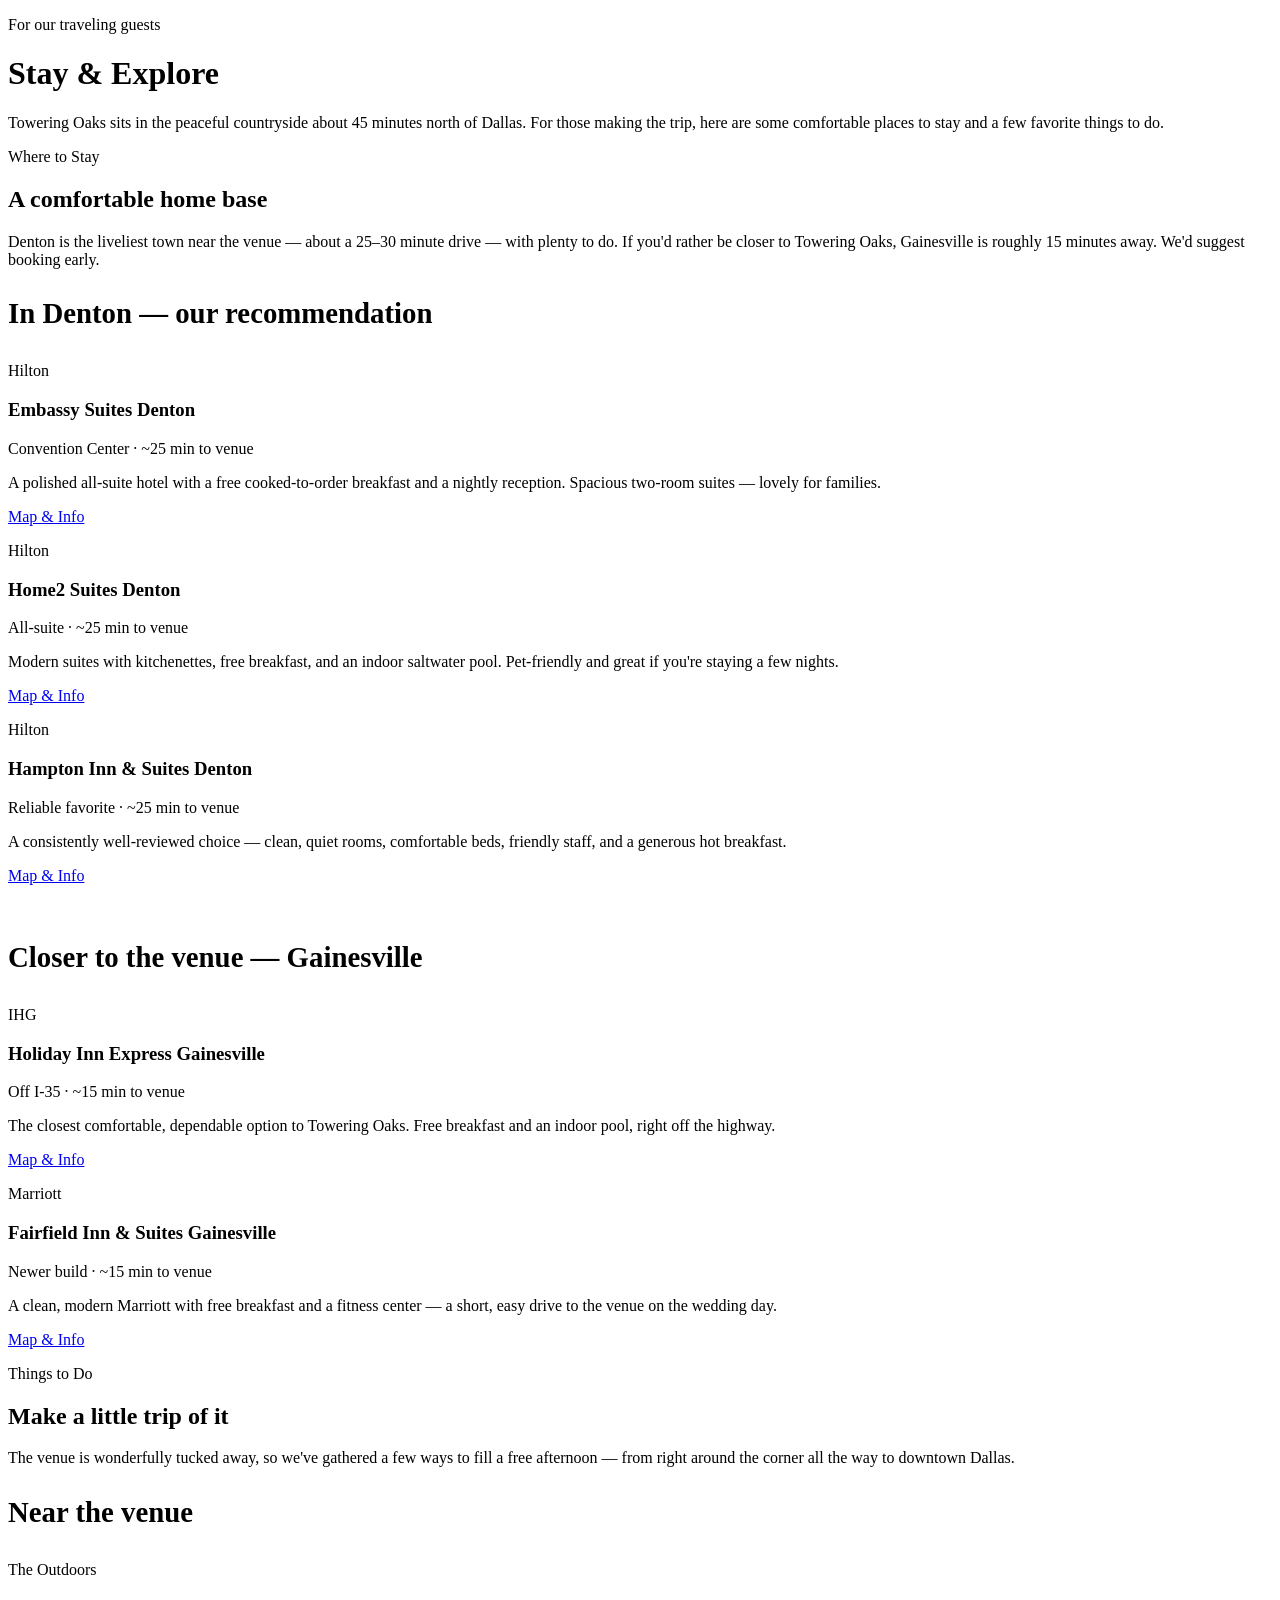
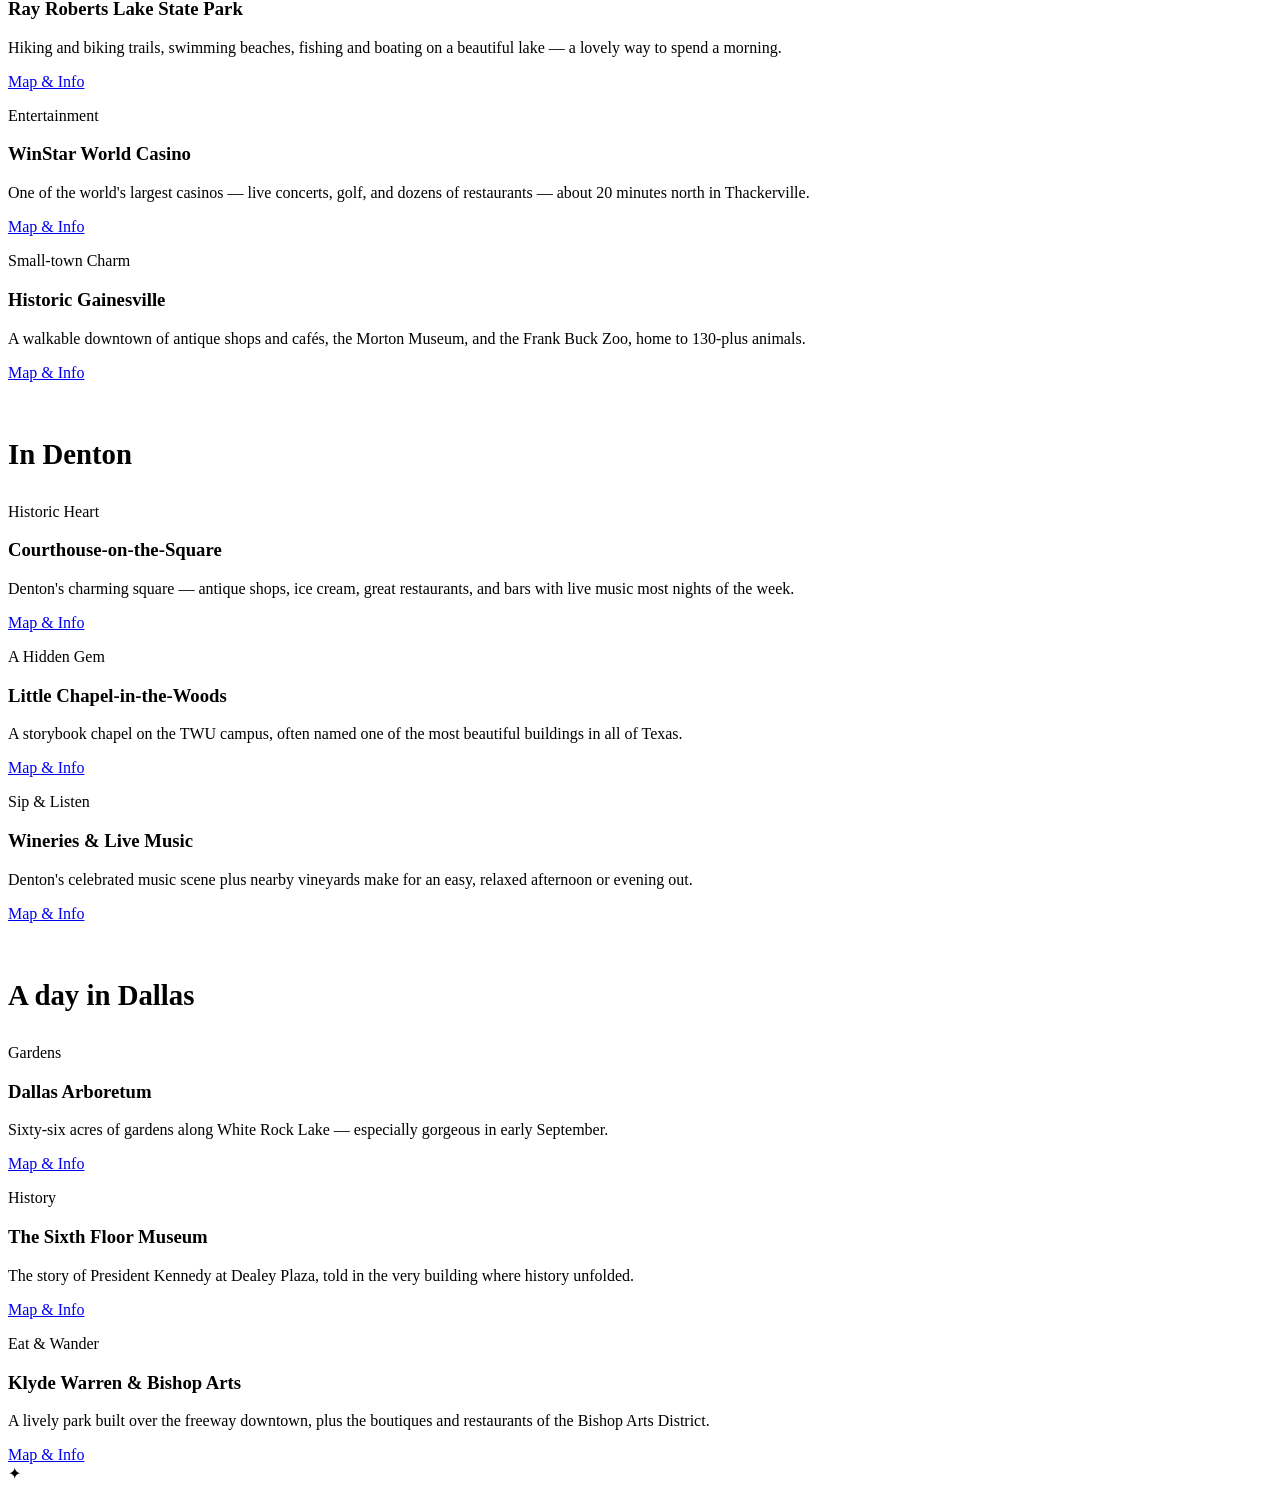
==== lodging.html @ a5b68d10 "Updates to website" ====
<!DOCTYPE html>
<html lang="en">
<head>
  <meta charset="UTF-8">
  <meta name="viewport" content="width=device-width, initial-scale=1.0">
  <title>Stay &amp; Explore · Rose &amp; Schafer</title>

  <meta name="description" content="Where to stay and what to do near Towering Oaks for Rose & Schafer's wedding.">
  <meta property="og:title" content="Stay & Explore · Rose & Schafer">
  <meta property="og:description" content="Hotels and things to do near the venue for traveling guests.">
  <meta property="og:type" content="website">
  <meta property="og:image" content="images/proposal4.JPG">

  <link rel="icon" href="data:image/svg+xml,<svg xmlns='http://www.w3.org/2000/svg' viewBox='0 0 100 100'><rect width='100' height='100' rx='18' fill='%238fa882'/><text x='50' y='62' font-family='Georgia%2C serif' font-size='34' font-style='italic' font-weight='400' text-anchor='middle' dominant-baseline='middle' fill='%23fdfdf8' letter-spacing='-1'>S%26R</text></svg>">
  <link rel="apple-touch-icon" href="data:image/svg+xml,<svg xmlns='http://www.w3.org/2000/svg' viewBox='0 0 100 100'><rect width='100' height='100' rx='18' fill='%238fa882'/><text x='50' y='62' font-family='Georgia%2C serif' font-size='34' font-style='italic' font-weight='400' text-anchor='middle' dominant-baseline='middle' fill='%23fdfdf8' letter-spacing='-1'>S%26R</text></svg>">

  <link rel="preconnect" href="https://fonts.googleapis.com">
  <link rel="preconnect" href="https://fonts.gstatic.com" crossorigin>
  <link href="https://fonts.googleapis.com/css2?family=Cormorant+Garamond:ital,wght@0,300;0,400;0,600;1,300;1,400;1,600&family=Josefin+Sans:wght@100;300;400&display=swap" rel="stylesheet">

  <link rel="stylesheet" href="assets/theme.css">
  <script src="assets/site.js" defer></script>
</head>
<body>

  <!-- ── PAGE HEADER ──────────────────────────────────────────── -->
  <header class="page-header">
    <p class="page-eyebrow">For our traveling guests</p>
    <h1 class="page-title">Stay &amp; Explore</h1>
    <div class="page-divider"></div>
    <p class="page-lead">
      Towering Oaks sits in the peaceful countryside about 45 minutes
      north of Dallas. For those making the trip, here are some
      comfortable places to stay and a few favorite things to do.
    </p>
  </header>

  <!-- ── WHERE TO STAY ────────────────────────────────────────── -->
  <section class="section section--pale">
    <div class="section-inner">
      <p class="sec-eyebrow reveal">Where to Stay</p>
      <h2 class="sec-title reveal">A comfortable home base</h2>
      <p class="sec-intro reveal d1">
        Denton is the liveliest town near the venue &mdash; about a
        25&ndash;30 minute drive &mdash; with plenty to do. If you'd
        rather be closer to Towering Oaks, Gainesville is roughly
        15 minutes away. We'd suggest booking early.
      </p>

      <h3 class="sec-title reveal" style="font-size: clamp(1.3rem, 3vw, 1.8rem); margin-bottom: 2rem;">
        In Denton &mdash; our recommendation
      </h3>
      <div class="card-grid">
        <article class="card">
          <p class="card-eyebrow">Hilton</p>
          <h3 class="card-title">Embassy Suites Denton</h3>
          <p class="card-meta">Convention Center &middot; ~25 min to venue</p>
          <p class="card-text">
            A polished all-suite hotel with a free cooked-to-order
            breakfast and a nightly reception. Spacious two-room
            suites &mdash; lovely for families.
          </p>
          <a class="card-link" href="https://www.google.com/maps/search/?api=1&query=Embassy+Suites+by+Hilton+Denton+Convention+Center" target="_blank" rel="noopener">Map &amp; Info</a>
        </article>
        <article class="card">
          <p class="card-eyebrow">Hilton</p>
          <h3 class="card-title">Home2 Suites Denton</h3>
          <p class="card-meta">All-suite &middot; ~25 min to venue</p>
          <p class="card-text">
            Modern suites with kitchenettes, free breakfast, and an
            indoor saltwater pool. Pet-friendly and great if you're
            staying a few nights.
          </p>
          <a class="card-link" href="https://www.google.com/maps/search/?api=1&query=Home2+Suites+by+Hilton+Denton" target="_blank" rel="noopener">Map &amp; Info</a>
        </article>
        <article class="card">
          <p class="card-eyebrow">Hilton</p>
          <h3 class="card-title">Hampton Inn &amp; Suites Denton</h3>
          <p class="card-meta">Reliable favorite &middot; ~25 min to venue</p>
          <p class="card-text">
            A consistently well-reviewed choice &mdash; clean, quiet
            rooms, comfortable beds, friendly staff, and a generous
            hot breakfast.
          </p>
          <a class="card-link" href="https://www.google.com/maps/search/?api=1&query=Hampton+Inn+and+Suites+Denton" target="_blank" rel="noopener">Map &amp; Info</a>
        </article>
      </div>

      <h3 class="sec-title reveal" style="font-size: clamp(1.3rem, 3vw, 1.8rem); margin: 3.5rem 0 2rem;">
        Closer to the venue &mdash; Gainesville
      </h3>
      <div class="card-grid">
        <article class="card">
          <p class="card-eyebrow">IHG</p>
          <h3 class="card-title">Holiday Inn Express Gainesville</h3>
          <p class="card-meta">Off I-35 &middot; ~15 min to venue</p>
          <p class="card-text">
            The closest comfortable, dependable option to Towering
            Oaks. Free breakfast and an indoor pool, right off the
            highway.
          </p>
          <a class="card-link" href="https://www.google.com/maps/search/?api=1&query=Holiday+Inn+Express+and+Suites+Gainesville+TX" target="_blank" rel="noopener">Map &amp; Info</a>
        </article>
        <article class="card">
          <p class="card-eyebrow">Marriott</p>
          <h3 class="card-title">Fairfield Inn &amp; Suites Gainesville</h3>
          <p class="card-meta">Newer build &middot; ~15 min to venue</p>
          <p class="card-text">
            A clean, modern Marriott with free breakfast and a
            fitness center &mdash; a short, easy drive to the venue
            on the wedding day.
          </p>
          <a class="card-link" href="https://www.google.com/maps/search/?api=1&query=Fairfield+Inn+and+Suites+Gainesville+TX" target="_blank" rel="noopener">Map &amp; Info</a>
        </article>
      </div>
    </div>
  </section>

  <!-- ── THINGS TO DO ─────────────────────────────────────────── -->
  <section class="section section--white">
    <div class="section-inner">
      <p class="sec-eyebrow reveal">Things to Do</p>
      <h2 class="sec-title reveal">Make a little trip of it</h2>
      <p class="sec-intro reveal d1">
        The venue is wonderfully tucked away, so we've gathered a few
        ways to fill a free afternoon &mdash; from right around the
        corner all the way to downtown Dallas.
      </p>

      <h3 class="sec-title reveal" style="font-size: clamp(1.3rem, 3vw, 1.8rem); margin-bottom: 2rem;">
        Near the venue
      </h3>
      <div class="card-grid">
        <article class="card">
          <p class="card-eyebrow">The Outdoors</p>
          <h3 class="card-title">Ray Roberts Lake State Park</h3>
          <p class="card-text">
            Hiking and biking trails, swimming beaches, fishing and
            boating on a beautiful lake &mdash; a lovely way to spend
            a morning.
          </p>
          <a class="card-link" href="https://www.google.com/maps/search/?api=1&query=Ray+Roberts+Lake+State+Park" target="_blank" rel="noopener">Map &amp; Info</a>
        </article>
        <article class="card">
          <p class="card-eyebrow">Entertainment</p>
          <h3 class="card-title">WinStar World Casino</h3>
          <p class="card-text">
            One of the world's largest casinos &mdash; live concerts,
            golf, and dozens of restaurants &mdash; about 20 minutes
            north in Thackerville.
          </p>
          <a class="card-link" href="https://www.google.com/maps/search/?api=1&query=WinStar+World+Casino+and+Resort" target="_blank" rel="noopener">Map &amp; Info</a>
        </article>
        <article class="card">
          <p class="card-eyebrow">Small-town Charm</p>
          <h3 class="card-title">Historic Gainesville</h3>
          <p class="card-text">
            A walkable downtown of antique shops and cafés, the Morton
            Museum, and the Frank Buck Zoo, home to 130-plus animals.
          </p>
          <a class="card-link" href="https://www.google.com/maps/search/?api=1&query=Downtown+Gainesville+Texas" target="_blank" rel="noopener">Map &amp; Info</a>
        </article>
      </div>

      <h3 class="sec-title reveal" style="font-size: clamp(1.3rem, 3vw, 1.8rem); margin: 3.5rem 0 2rem;">
        In Denton
      </h3>
      <div class="card-grid">
        <article class="card">
          <p class="card-eyebrow">Historic Heart</p>
          <h3 class="card-title">Courthouse-on-the-Square</h3>
          <p class="card-text">
            Denton's charming square &mdash; antique shops, ice cream,
            great restaurants, and bars with live music most nights of
            the week.
          </p>
          <a class="card-link" href="https://www.google.com/maps/search/?api=1&query=Denton+County+Courthouse+on+the+Square" target="_blank" rel="noopener">Map &amp; Info</a>
        </article>
        <article class="card">
          <p class="card-eyebrow">A Hidden Gem</p>
          <h3 class="card-title">Little Chapel-in-the-Woods</h3>
          <p class="card-text">
            A storybook chapel on the TWU campus, often named one of
            the most beautiful buildings in all of Texas.
          </p>
          <a class="card-link" href="https://www.google.com/maps/search/?api=1&query=Little+Chapel+in+the+Woods+Denton" target="_blank" rel="noopener">Map &amp; Info</a>
        </article>
        <article class="card">
          <p class="card-eyebrow">Sip &amp; Listen</p>
          <h3 class="card-title">Wineries &amp; Live Music</h3>
          <p class="card-text">
            Denton's celebrated music scene plus nearby vineyards make
            for an easy, relaxed afternoon or evening out.
          </p>
          <a class="card-link" href="https://www.google.com/maps/search/?api=1&query=wineries+near+Denton+Texas" target="_blank" rel="noopener">Map &amp; Info</a>
        </article>
      </div>

      <h3 class="sec-title reveal" style="font-size: clamp(1.3rem, 3vw, 1.8rem); margin: 3.5rem 0 2rem;">
        A day in Dallas
      </h3>
      <div class="card-grid">
        <article class="card">
          <p class="card-eyebrow">Gardens</p>
          <h3 class="card-title">Dallas Arboretum</h3>
          <p class="card-text">
            Sixty-six acres of gardens along White Rock Lake &mdash;
            especially gorgeous in early September.
          </p>
          <a class="card-link" href="https://www.google.com/maps/search/?api=1&query=Dallas+Arboretum+and+Botanical+Garden" target="_blank" rel="noopener">Map &amp; Info</a>
        </article>
        <article class="card">
          <p class="card-eyebrow">History</p>
          <h3 class="card-title">The Sixth Floor Museum</h3>
          <p class="card-text">
            The story of President Kennedy at Dealey Plaza, told in the
            very building where history unfolded.
          </p>
          <a class="card-link" href="https://www.google.com/maps/search/?api=1&query=The+Sixth+Floor+Museum+at+Dealey+Plaza" target="_blank" rel="noopener">Map &amp; Info</a>
        </article>
        <article class="card">
          <p class="card-eyebrow">Eat &amp; Wander</p>
          <h3 class="card-title">Klyde Warren &amp; Bishop Arts</h3>
          <p class="card-text">
            A lively park built over the freeway downtown, plus the
            boutiques and restaurants of the Bishop Arts District.
          </p>
          <a class="card-link" href="https://www.google.com/maps/search/?api=1&query=Bishop+Arts+District+Dallas" target="_blank" rel="noopener">Map &amp; Info</a>
        </article>
      </div>

      <div class="ornament reveal">
        <span class="egg-token" data-egg="lodging">&#10022;</span>
      </div>
    </div>
  </section>

</body>
</html>
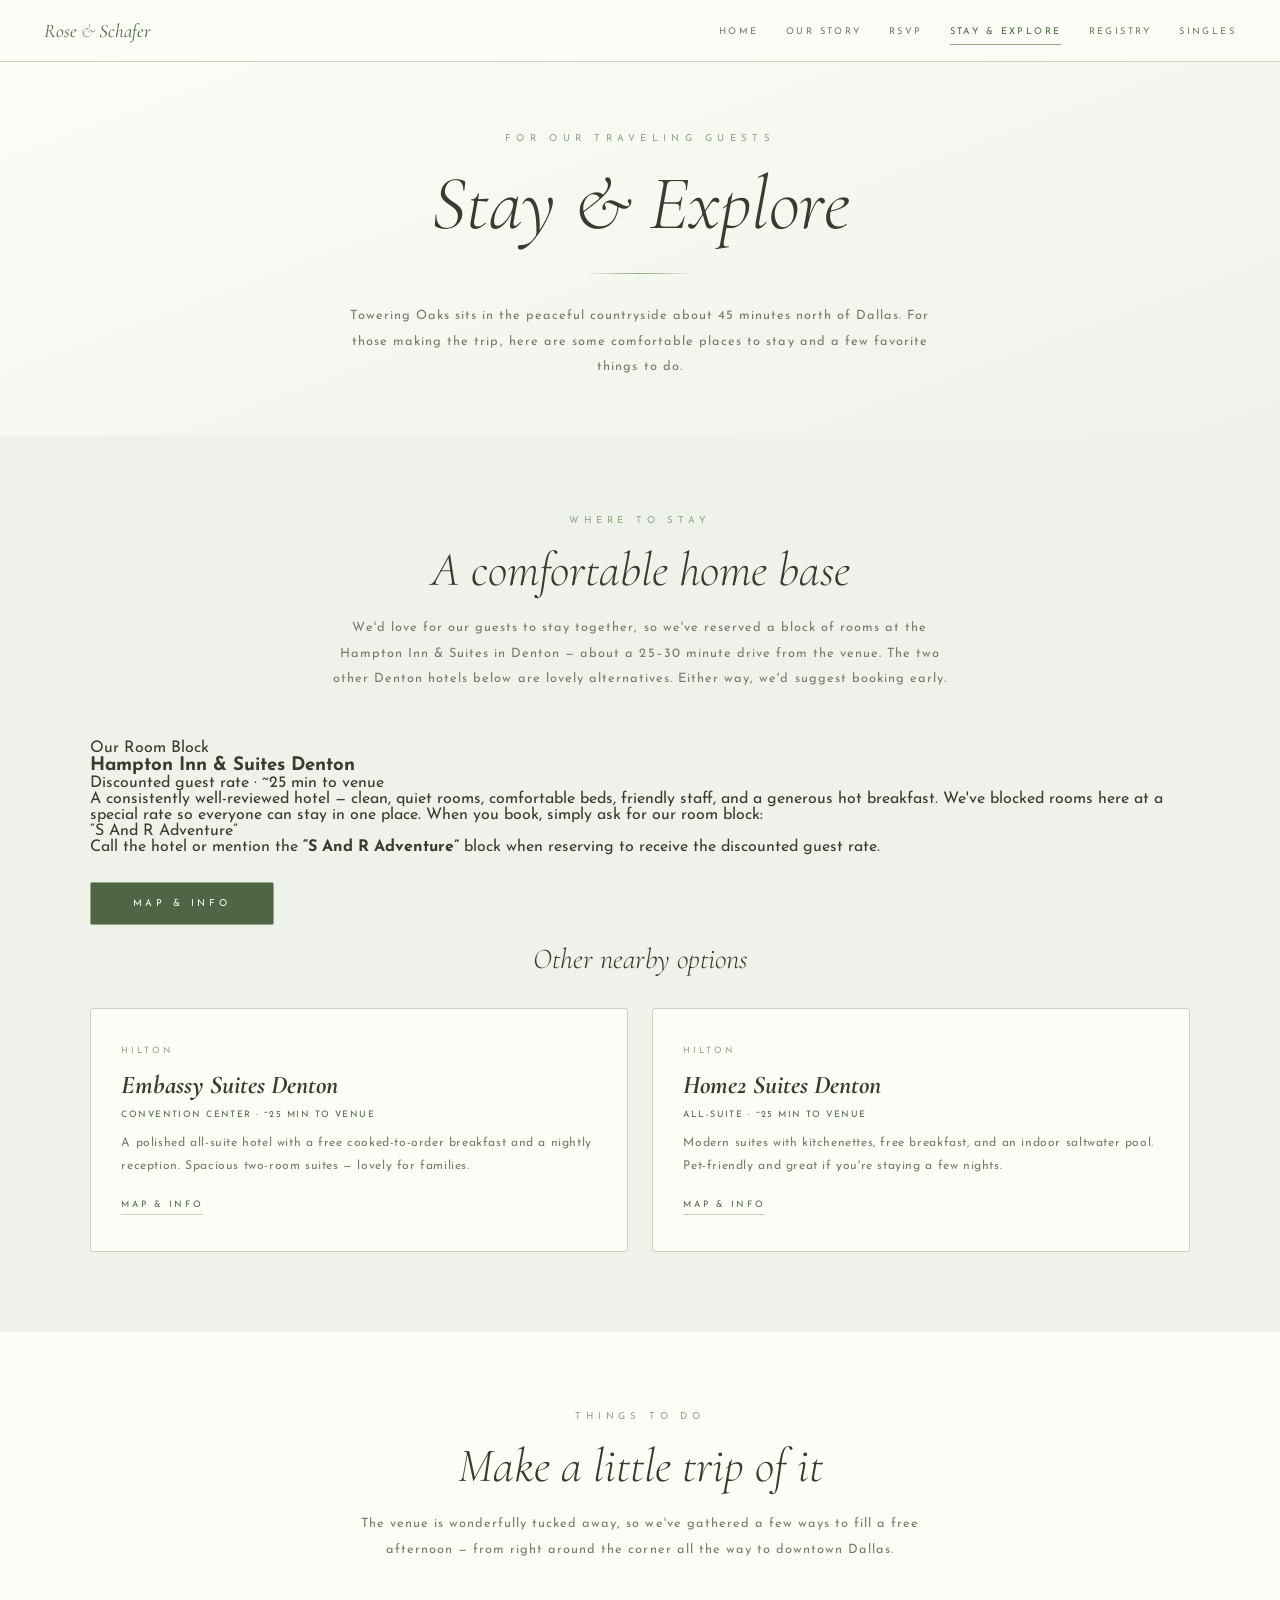
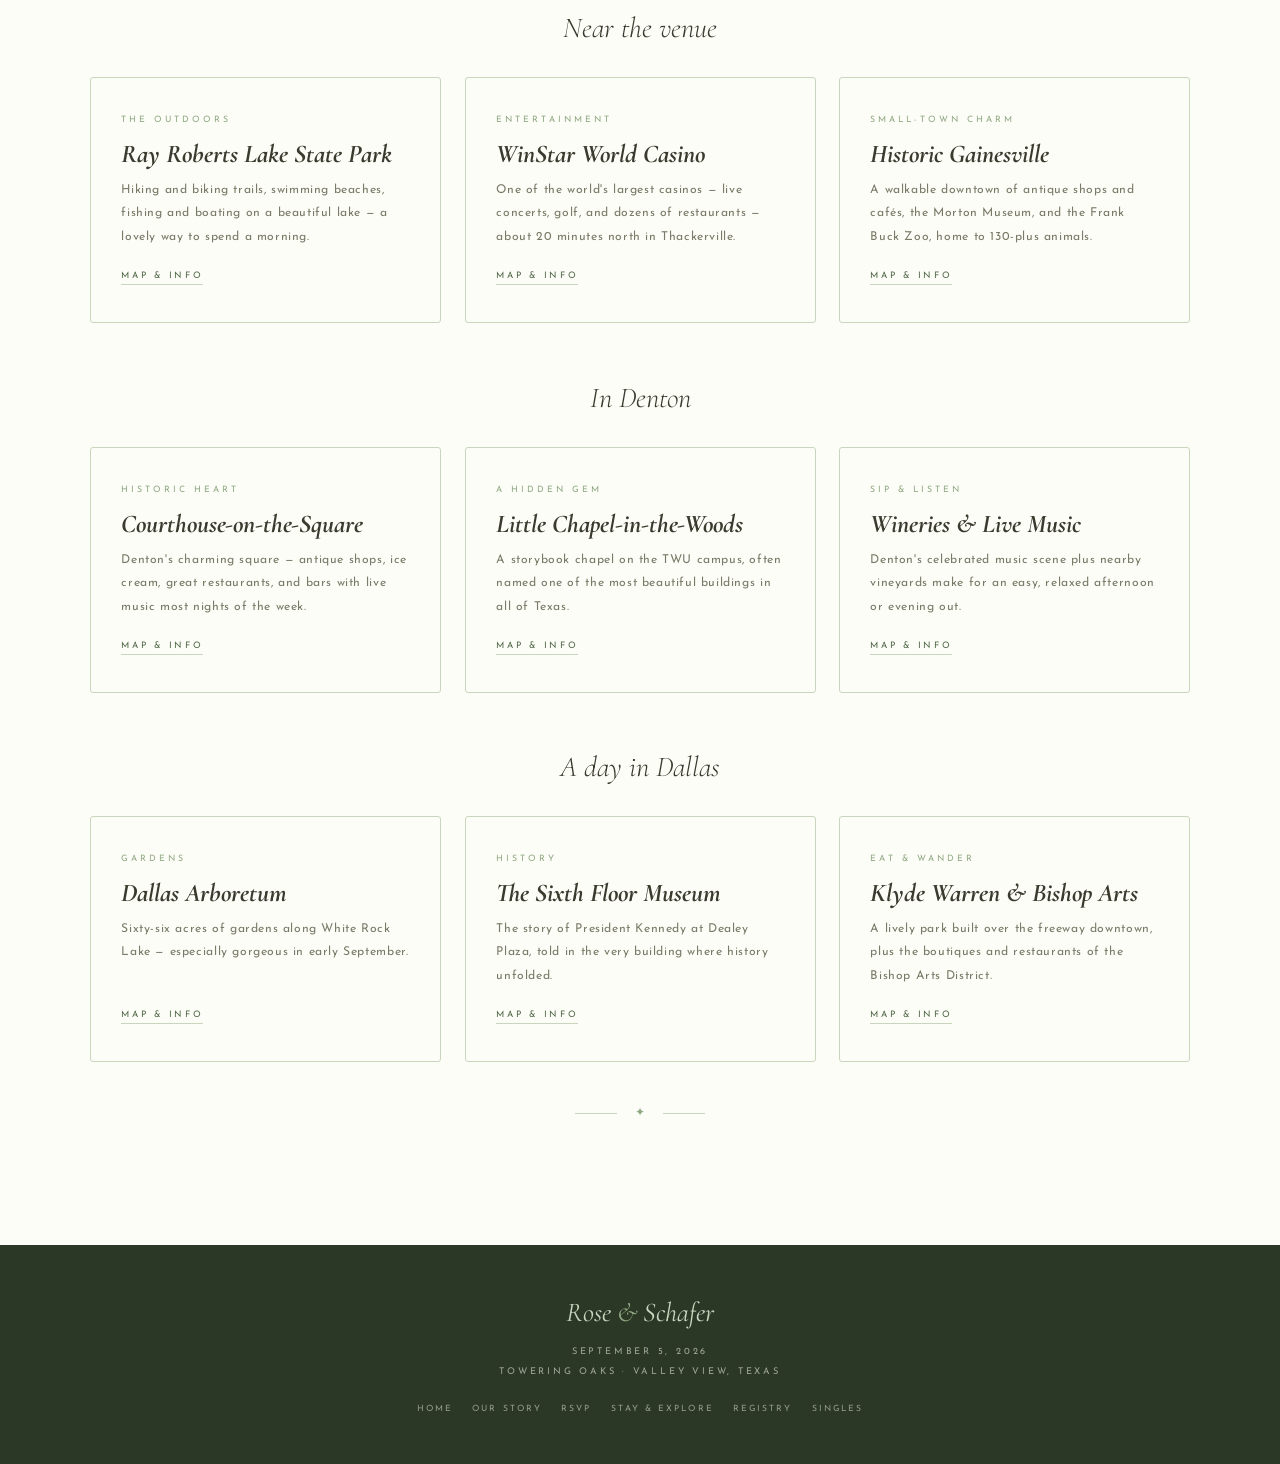
==== commit f5401f06: "Add files via upload" ====
--- a/lodging.html
+++ b/lodging.html
@@ -41,14 +41,37 @@
       <p class="sec-eyebrow reveal">Where to Stay</p>
       <h2 class="sec-title reveal">A comfortable home base</h2>
       <p class="sec-intro reveal d1">
-        Denton is the liveliest town near the venue &mdash; about a
-        25&ndash;30 minute drive &mdash; with plenty to do. If you'd
-        rather be closer to Towering Oaks, Gainesville is roughly
-        15 minutes away. We'd suggest booking early.
+        We'd love for our guests to stay together, so we've reserved a
+        block of rooms at the Hampton Inn &amp; Suites in Denton
+        &mdash; about a 25&ndash;30 minute drive from the venue. The two
+        other Denton hotels below are lovely alternatives. Either way,
+        we'd suggest booking early.
       </p>
 
-      <h3 class="sec-title reveal" style="font-size: clamp(1.3rem, 3vw, 1.8rem); margin-bottom: 2rem;">
-        In Denton &mdash; our recommendation
+      <div class="feature-card reveal d1">
+        <span class="feature-badge">Our Room Block</span>
+        <h3>Hampton Inn &amp; Suites Denton</h3>
+        <p class="feature-meta">Discounted guest rate &middot; ~25 min to venue</p>
+        <p>
+          A consistently well-reviewed hotel &mdash; clean, quiet rooms,
+          comfortable beds, friendly staff, and a generous hot
+          breakfast. We've blocked rooms here at a special rate so
+          everyone can stay in one place. When you book, simply ask
+          for our room block:
+        </p>
+        <span class="feature-block-name">&ldquo;S And R Adventure&rdquo;</span>
+        <p style="margin-bottom: 1.7rem;">
+          Call the hotel or mention the <strong>&ldquo;S And R
+          Adventure&rdquo;</strong> block when reserving to receive the
+          discounted guest rate.
+        </p>
+        <a class="btn btn--primary"
+           href="https://www.google.com/maps/search/?api=1&query=Hampton+Inn+and+Suites+Denton"
+           target="_blank" rel="noopener">Map &amp; Info</a>
+      </div>
+
+      <h3 class="sec-title reveal" style="font-size: clamp(1.3rem, 3vw, 1.8rem); margin: 1rem 0 2rem;">
+        Other nearby options
       </h3>
       <div class="card-grid">
         <article class="card">
@@ -72,45 +95,6 @@
             staying a few nights.
           </p>
           <a class="card-link" href="https://www.google.com/maps/search/?api=1&query=Home2+Suites+by+Hilton+Denton" target="_blank" rel="noopener">Map &amp; Info</a>
-        </article>
-        <article class="card">
-          <p class="card-eyebrow">Hilton</p>
-          <h3 class="card-title">Hampton Inn &amp; Suites Denton</h3>
-          <p class="card-meta">Reliable favorite &middot; ~25 min to venue</p>
-          <p class="card-text">
-            A consistently well-reviewed choice &mdash; clean, quiet
-            rooms, comfortable beds, friendly staff, and a generous
-            hot breakfast.
-          </p>
-          <a class="card-link" href="https://www.google.com/maps/search/?api=1&query=Hampton+Inn+and+Suites+Denton" target="_blank" rel="noopener">Map &amp; Info</a>
-        </article>
-      </div>
-
-      <h3 class="sec-title reveal" style="font-size: clamp(1.3rem, 3vw, 1.8rem); margin: 3.5rem 0 2rem;">
-        Closer to the venue &mdash; Gainesville
-      </h3>
-      <div class="card-grid">
-        <article class="card">
-          <p class="card-eyebrow">IHG</p>
-          <h3 class="card-title">Holiday Inn Express Gainesville</h3>
-          <p class="card-meta">Off I-35 &middot; ~15 min to venue</p>
-          <p class="card-text">
-            The closest comfortable, dependable option to Towering
-            Oaks. Free breakfast and an indoor pool, right off the
-            highway.
-          </p>
-          <a class="card-link" href="https://www.google.com/maps/search/?api=1&query=Holiday+Inn+Express+and+Suites+Gainesville+TX" target="_blank" rel="noopener">Map &amp; Info</a>
-        </article>
-        <article class="card">
-          <p class="card-eyebrow">Marriott</p>
-          <h3 class="card-title">Fairfield Inn &amp; Suites Gainesville</h3>
-          <p class="card-meta">Newer build &middot; ~15 min to venue</p>
-          <p class="card-text">
-            A clean, modern Marriott with free breakfast and a
-            fitness center &mdash; a short, easy drive to the venue
-            on the wedding day.
-          </p>
-          <a class="card-link" href="https://www.google.com/maps/search/?api=1&query=Fairfield+Inn+and+Suites+Gainesville+TX" target="_blank" rel="noopener">Map &amp; Info</a>
         </article>
       </div>
     </div>
--- a/assets/theme.css
+++ b/assets/theme.css
@@ -0,0 +1,801 @@
+/* ============================================================
+   ROSE & SCHAFER  ·  theme.css
+   Shared styles for every page. This is the single source of
+   truth for colors, fonts, navigation, and reusable components.
+   See AI_GUIDE.md for the full structure and how to add a page.
+   ============================================================ */
+
+*, *::before, *::after { margin: 0; padding: 0; box-sizing: border-box; }
+
+:root {
+  /* ---- Color palette (change colors here, everywhere updates) ---- */
+  --white:       #fdfdf8;
+  --olive:       #8fa882;
+  --olive-light: #c8d6be;
+  --olive-dark:  #4e6645;
+  --olive-pale:  #eef2ea;
+  --olive-deep:  #2b3826;
+  --gold:        #c4b99a;
+  --text:        #3a3a2e;
+  --text-light:  #7a7a68;
+
+  /* ---- Typography ---- */
+  --serif: 'Cormorant Garamond', Georgia, serif;
+  --sans:  'Josefin Sans', sans-serif;
+
+  /* ---- Layout ---- */
+  --nav-h: 62px;
+  --max:   1100px;
+  --ease:  cubic-bezier(0.25, 1, 0.5, 1);
+}
+
+html { scroll-behavior: smooth; }
+
+body {
+  background: var(--white);
+  color: var(--text);
+  font-family: var(--sans);
+  overflow-x: hidden;
+}
+body.nav-open { overflow: hidden; }
+
+img { display: block; max-width: 100%; }
+
+/* ============================================================
+   NAVIGATION   (injected by site.js — edit NAV_LINKS there)
+   ============================================================ */
+.site-nav {
+  position: fixed;
+  top: 0; left: 0; right: 0;
+  height: var(--nav-h);
+  z-index: 1001;
+  background: rgba(253,253,248,0.85);
+  backdrop-filter: blur(10px);
+  -webkit-backdrop-filter: blur(10px);
+  border-bottom: 1px solid var(--olive-light);
+  transition: background 0.4s ease, border-color 0.4s ease;
+}
+.nav-inner {
+  max-width: 1240px;
+  margin: 0 auto;
+  height: 100%;
+  padding: 0 1.5rem;
+  display: flex;
+  align-items: center;
+  justify-content: space-between;
+}
+.nav-brand {
+  font-family: var(--serif);
+  font-style: italic;
+  font-size: 1.2rem;
+  color: var(--olive-dark);
+  text-decoration: none;
+  white-space: nowrap;
+  transition: color 0.4s ease;
+}
+.nav-brand span { color: var(--olive); }
+
+.nav-links {
+  display: flex;
+  align-items: center;
+  gap: 1.7rem;
+  list-style: none;
+}
+.nav-links a {
+  font-size: 0.58rem;
+  letter-spacing: 0.26em;
+  text-transform: uppercase;
+  text-decoration: none;
+  color: var(--text-light);
+  padding: 0.4rem 0;
+  position: relative;
+  transition: color 0.3s ease;
+}
+.nav-links a::after {
+  content: '';
+  position: absolute;
+  left: 0; right: 0; bottom: -2px;
+  height: 1px;
+  background: var(--olive);
+  transform: scaleX(0);
+  transition: transform 0.35s var(--ease);
+}
+.nav-links a:hover,
+.nav-links a.active { color: var(--olive-dark); }
+.nav-links a:hover::after,
+.nav-links a.active::after { transform: scaleX(1); }
+
+/* Hamburger button */
+.nav-toggle {
+  display: none;
+  width: 38px; height: 38px;
+  border: 0;
+  background: transparent;
+  cursor: pointer;
+  flex-direction: column;
+  justify-content: center;
+  gap: 5px;
+}
+.nav-toggle span {
+  display: block;
+  width: 22px; height: 1.5px;
+  margin: 0 auto;
+  background: var(--olive-dark);
+  transition: transform 0.35s var(--ease), opacity 0.25s ease, background 0.4s ease;
+}
+body.nav-open .nav-toggle span:nth-child(1) { transform: translateY(6.5px) rotate(45deg); }
+body.nav-open .nav-toggle span:nth-child(2) { opacity: 0; }
+body.nav-open .nav-toggle span:nth-child(3) { transform: translateY(-6.5px) rotate(-45deg); }
+
+/* On-dark variant — used over dark sections (marked .nav-dark) */
+.site-nav.on-dark {
+  background: rgba(43,56,38,0.82);
+  border-color: rgba(143,168,130,0.28);
+}
+.site-nav.on-dark .nav-brand { color: var(--olive-light); }
+.site-nav.on-dark .nav-links a { color: rgba(253,253,248,0.62); }
+.site-nav.on-dark .nav-links a:hover,
+.site-nav.on-dark .nav-links a.active { color: var(--white); }
+.site-nav.on-dark .nav-toggle span { background: var(--olive-light); }
+
+@media (max-width: 900px) {
+  .nav-toggle { display: flex; }
+  .nav-links {
+    position: fixed;
+    top: var(--nav-h); left: 0; right: 0;
+    height: calc(100vh - var(--nav-h));
+    flex-direction: column;
+    justify-content: center;
+    gap: 2.1rem;
+    background: rgba(253,253,248,0.97);
+    backdrop-filter: blur(12px);
+    -webkit-backdrop-filter: blur(12px);
+    transform: translateX(100%);
+    transition: transform 0.45s var(--ease);
+  }
+  .site-nav.on-dark .nav-links { background: rgba(43,56,38,0.97); }
+  body.nav-open .nav-links { transform: translateX(0); }
+  .nav-links a { font-size: 0.82rem; letter-spacing: 0.3em; }
+}
+
+/* ============================================================
+   FLOATING PETALS   (injected by site.js)
+   ============================================================ */
+#petals {
+  position: fixed;
+  inset: 0;
+  pointer-events: none;
+  z-index: 999;
+  overflow: hidden;
+}
+.petal {
+  position: absolute;
+  top: -20px;
+  border-radius: 50% 0;
+  opacity: 0;
+  animation: petalFall linear infinite;
+}
+@keyframes petalFall {
+  0%   { transform: translateY(-30px) rotate(0deg) scale(1);     opacity: 0.75; }
+  80%  { opacity: 0.4; }
+  100% { transform: translateY(110vh) rotate(540deg) scale(0.6); opacity: 0; }
+}
+
+/* ============================================================
+   HERO   (shared by Home and Our Story)
+   ============================================================ */
+.hero {
+  min-height: 100vh;
+  display: flex;
+  flex-direction: column;
+  align-items: center;
+  justify-content: center;
+  text-align: center;
+  padding: var(--nav-h) 1.5rem 0;
+  background: linear-gradient(155deg, var(--white) 0%, #e8efe3 60%, #d6e2ce 100%);
+  position: relative;
+  overflow: hidden;
+}
+.hero-glow {
+  position: absolute;
+  width: 700px; height: 700px;
+  background: radial-gradient(circle, rgba(143,168,130,0.18) 0%, transparent 65%);
+  border-radius: 50%;
+  top: 50%; left: 50%;
+  transform: translate(-50%, -50%);
+  animation: breathe 6s ease-in-out infinite;
+}
+@keyframes breathe {
+  0%, 100% { transform: translate(-50%,-50%) scale(1);    opacity: 0.8; }
+  50%      { transform: translate(-50%,-50%) scale(1.08); opacity: 1;   }
+}
+.hero-content { position: relative; z-index: 2; }
+.hero-logo {
+  width: 90px; height: 90px;
+  border-radius: 50%;
+  object-fit: cover;
+  margin: 0 auto 1.5rem;
+  box-shadow: 0 2px 20px rgba(0,0,0,0.06);
+  opacity: 0;
+  animation: fadeUp 1s ease 0.1s forwards;
+}
+.hero-eyebrow {
+  font-size: 0.62rem;
+  letter-spacing: 0.55em;
+  text-transform: uppercase;
+  color: var(--olive);
+  margin-bottom: 1.5rem;
+  opacity: 0;
+  animation: fadeUp 1s ease 0.3s forwards;
+}
+.hero-names {
+  font-family: var(--serif);
+  font-size: clamp(3.2rem, 9vw, 6.5rem);
+  font-weight: 300;
+  font-style: italic;
+  color: var(--text);
+  line-height: 1.05;
+  opacity: 0;
+  animation: fadeUp 1.3s ease 0.6s forwards;
+}
+.hero-amp { display: block; font-size: 0.55em; color: var(--olive); margin: 0.15em 0; }
+.hero-divider {
+  width: 0; height: 1px;
+  background: linear-gradient(to right, transparent, var(--olive), transparent);
+  margin: 2rem auto;
+  animation: expandLine 1.2s ease 1.3s forwards;
+}
+.hero-year,
+.hero-place {
+  font-size: 0.62rem;
+  letter-spacing: 0.5em;
+  text-transform: uppercase;
+  color: var(--text-light);
+  opacity: 0;
+  animation: fadeUp 1s ease 1.7s forwards;
+}
+.hero-place {
+  margin-top: 1rem;
+  animation-delay: 2s;
+}
+.hero-date {
+  font-family: var(--serif);
+  font-style: italic;
+  font-size: clamp(1.5rem, 4vw, 2.4rem);
+  color: var(--olive-dark);
+  opacity: 0;
+  animation: fadeUp 1s ease 1.5s forwards;
+}
+.hero-time {
+  font-size: 0.64rem;
+  letter-spacing: 0.32em;
+  text-transform: uppercase;
+  color: var(--text-light);
+  margin-top: 0.7rem;
+  opacity: 0;
+  animation: fadeUp 1s ease 1.85s forwards;
+}
+
+/* Scroll hint */
+.scroll-hint {
+  position: absolute;
+  bottom: 2.2rem; left: 50%;
+  transform: translateX(-50%);
+  display: flex;
+  flex-direction: column;
+  align-items: center;
+  gap: 0.8rem;
+  opacity: 0;
+  animation: fadeUp 1s ease 2.3s forwards;
+  z-index: 2;
+}
+.scroll-hint-text {
+  font-size: 0.58rem;
+  letter-spacing: 0.5em;
+  text-transform: uppercase;
+  color: var(--text-light);
+}
+.scroll-line {
+  width: 1px; height: 52px;
+  background: linear-gradient(to bottom, var(--olive) 0%, transparent 100%);
+  position: relative;
+  animation: lineDown 1.8s ease-in-out 2.6s infinite;
+}
+.scroll-line::after {
+  content: '';
+  position: absolute;
+  bottom: 0; left: 50%;
+  transform: translateX(-50%) rotate(45deg);
+  width: 5px; height: 5px;
+  border-right: 1px solid var(--olive);
+  border-bottom: 1px solid var(--olive);
+}
+@keyframes lineDown {
+  0%   { transform: scaleY(0); transform-origin: top;    opacity: 1; }
+  50%  { transform: scaleY(1); transform-origin: top;    opacity: 1; }
+  51%  { transform: scaleY(1); transform-origin: bottom; }
+  100% { transform: scaleY(0); transform-origin: bottom; opacity: 0.3; }
+}
+@keyframes fadeUp {
+  from { opacity: 0; transform: translateY(30px); }
+  to   { opacity: 1; transform: translateY(0); }
+}
+@keyframes expandLine {
+  from { width: 0;     opacity: 0; }
+  to   { width: 110px; opacity: 1; }
+}
+
+/* ============================================================
+   PAGE HEADER   (top band for content pages)
+   ============================================================ */
+.page-header {
+  padding: calc(var(--nav-h) + 4.5rem) 1.5rem 3.5rem;
+  text-align: center;
+  background: linear-gradient(160deg, var(--white) 0%, var(--olive-pale) 100%);
+}
+.page-eyebrow {
+  font-size: 0.6rem;
+  letter-spacing: 0.55em;
+  text-transform: uppercase;
+  color: var(--olive);
+  margin-bottom: 1.3rem;
+}
+.page-title {
+  font-family: var(--serif);
+  font-size: clamp(2.6rem, 7vw, 4.8rem);
+  font-weight: 300;
+  font-style: italic;
+  color: var(--text);
+  line-height: 1.05;
+}
+.page-divider {
+  width: 110px; height: 1px;
+  background: linear-gradient(to right, transparent, var(--olive), transparent);
+  margin: 1.8rem auto;
+}
+.page-lead {
+  max-width: 600px;
+  margin: 0 auto;
+  font-size: 0.8rem;
+  letter-spacing: 0.08em;
+  line-height: 2;
+  color: var(--text-light);
+}
+
+/* ============================================================
+   SECTIONS & SHARED TEXT
+   ============================================================ */
+.section { padding: 5rem 1.5rem; }
+.section--pale  { background: var(--olive-pale); }
+.section--white { background: var(--white); }
+.section--deep  { background: var(--olive-deep); color: var(--white); }
+.section-inner { max-width: var(--max); margin: 0 auto; }
+.section-inner--narrow { max-width: 720px; }
+
+.sec-eyebrow {
+  font-size: 0.6rem;
+  letter-spacing: 0.5em;
+  text-transform: uppercase;
+  color: var(--olive);
+  text-align: center;
+  margin-bottom: 1rem;
+}
+.sec-title {
+  font-family: var(--serif);
+  font-size: clamp(1.9rem, 4.5vw, 3rem);
+  font-weight: 300;
+  font-style: italic;
+  text-align: center;
+  color: var(--text);
+  margin-bottom: 1rem;
+}
+.section--deep .sec-title { color: var(--white); }
+.sec-intro {
+  max-width: 620px;
+  margin: 0 auto 3rem;
+  text-align: center;
+  font-size: 0.8rem;
+  letter-spacing: 0.08em;
+  line-height: 2;
+  color: var(--text-light);
+}
+.section--deep .sec-intro { color: rgba(253,253,248,0.6); }
+
+.link-inline {
+  color: var(--olive-dark);
+  text-decoration: none;
+  border-bottom: 1px solid var(--olive-light);
+  transition: border-color 0.3s ease;
+}
+.link-inline:hover { border-color: var(--olive); }
+
+.fine-print {
+  font-size: 0.66rem;
+  letter-spacing: 0.06em;
+  line-height: 1.9;
+  color: var(--text-light);
+}
+
+/* Decorative centered ornament — also a hiding spot for an egg-token */
+.ornament {
+  display: flex;
+  align-items: center;
+  justify-content: center;
+  gap: 0.9rem;
+  margin: 2.6rem auto;
+  color: var(--olive);
+  font-size: 0.72rem;
+}
+.ornament::before,
+.ornament::after {
+  content: '';
+  height: 1px;
+  width: 42px;
+  background: var(--olive-light);
+}
+
+/* ============================================================
+   BUTTONS
+   ============================================================ */
+.btn {
+  display: inline-block;
+  font-size: 0.6rem;
+  letter-spacing: 0.4em;
+  text-transform: uppercase;
+  text-decoration: none;
+  padding: 1rem 2.6rem;
+  border-radius: 2px;
+  cursor: pointer;
+  font-family: var(--sans);
+  transition: background 0.4s ease, color 0.4s ease, transform 0.3s ease, border-color 0.4s ease;
+}
+.btn--primary {
+  color: var(--white);
+  background: var(--olive-dark);
+  border: 1.5px solid var(--olive);
+}
+.btn--primary:hover { background: var(--olive); transform: translateY(-2px); }
+.btn--ghost {
+  color: var(--olive-dark);
+  background: transparent;
+  border: 1px solid var(--olive-light);
+}
+.btn--ghost:hover { background: var(--olive); color: var(--white); border-color: var(--olive); transform: translateY(-2px); }
+.section--deep .btn--ghost { color: var(--olive-light); border-color: rgba(143,168,130,0.4); }
+.section--deep .btn--ghost:hover { background: var(--olive); color: var(--white); }
+
+.btn-row {
+  display: flex;
+  justify-content: center;
+  flex-wrap: wrap;
+  gap: 1rem;
+  margin-top: 2.5rem;
+}
+
+/* ============================================================
+   CARDS   (.card has a built-in scroll-reveal)
+   ============================================================ */
+.card-grid {
+  display: grid;
+  grid-template-columns: repeat(auto-fit, minmax(258px, 1fr));
+  gap: 1.5rem;
+  max-width: var(--max);
+  margin: 0 auto;
+}
+.card {
+  background: var(--white);
+  border: 1px solid var(--olive-light);
+  border-radius: 3px;
+  padding: 2.3rem 1.9rem;
+  display: flex;
+  flex-direction: column;
+  opacity: 0;
+  transform: translateY(34px);
+  transition: opacity 1s var(--ease), transform 1s var(--ease),
+              box-shadow 0.45s ease, border-color 0.45s ease;
+  will-change: opacity, transform;
+}
+.card.in-view { opacity: 1; transform: translateY(0); }
+.card-grid .card:nth-child(2) { transition-delay: 0.1s; }
+.card-grid .card:nth-child(3) { transition-delay: 0.2s; }
+.card-grid .card:nth-child(4) { transition-delay: 0.1s; }
+.card-grid .card:nth-child(5) { transition-delay: 0.2s; }
+.card-grid .card:nth-child(6) { transition-delay: 0.3s; }
+@media (hover: hover) {
+  .card:hover { box-shadow: 0 16px 44px rgba(78,102,69,0.13); border-color: var(--olive); }
+}
+.card-eyebrow {
+  font-size: 0.55rem;
+  letter-spacing: 0.34em;
+  text-transform: uppercase;
+  color: var(--olive);
+  margin-bottom: 0.9rem;
+}
+.card-title {
+  font-family: var(--serif);
+  font-style: italic;
+  font-size: 1.6rem;
+  color: var(--text);
+  margin-bottom: 0.6rem;
+}
+.card-meta {
+  font-size: 0.56rem;
+  letter-spacing: 0.16em;
+  text-transform: uppercase;
+  color: var(--olive-dark);
+  margin-bottom: 0.8rem;
+}
+.card-text {
+  font-size: 0.76rem;
+  letter-spacing: 0.05em;
+  line-height: 1.95;
+  color: var(--text-light);
+  flex: 1;
+}
+.card-text + .card-text { margin-top: 0.8rem; }
+.card-link {
+  display: inline-block;
+  align-self: flex-start;
+  margin-top: 1.3rem;
+  font-size: 0.56rem;
+  letter-spacing: 0.3em;
+  text-transform: uppercase;
+  color: var(--olive-dark);
+  text-decoration: none;
+  border-bottom: 1px solid var(--olive-light);
+  padding-bottom: 0.3rem;
+  transition: color 0.3s ease, border-color 0.3s ease;
+}
+.card-link:hover { color: var(--olive); border-color: var(--olive); }
+
+/* ============================================================
+   COUNTDOWN   (Home — populated by site.js if #countdown exists)
+   ============================================================ */
+.countdown {
+  display: flex;
+  justify-content: center;
+  flex-wrap: wrap;
+  gap: 1rem;
+}
+.count-box {
+  min-width: 96px;
+  padding: 1.4rem 1rem;
+  background: var(--white);
+  border: 1px solid var(--olive-light);
+  border-radius: 3px;
+}
+.count-num {
+  font-family: var(--serif);
+  font-size: clamp(2.1rem, 5vw, 3.3rem);
+  font-weight: 300;
+  line-height: 1;
+  color: var(--olive-dark);
+}
+.count-label {
+  font-size: 0.54rem;
+  letter-spacing: 0.3em;
+  text-transform: uppercase;
+  color: var(--text-light);
+  margin-top: 0.7rem;
+}
+
+/* ============================================================
+   MAP & FORM EMBEDS
+   ============================================================ */
+.map-frame,
+.form-frame {
+  max-width: 900px;
+  margin: 0 auto;
+  padding: 10px;
+  background: var(--white);
+  border: 1px solid var(--olive-light);
+}
+.form-frame { max-width: 740px; }
+.map-frame iframe {
+  width: 100%; height: 380px;
+  border: 0; display: block;
+  filter: saturate(0.92);
+}
+.form-frame iframe {
+  width: 100%;
+  border: 0;
+  display: block;
+}
+
+/* ============================================================
+   COPY-TO-CLIPBOARD ROW   (Registry)
+   ============================================================ */
+.copy-row {
+  display: flex;
+  align-items: center;
+  justify-content: center;
+  gap: 0.7rem;
+  margin-top: 0.7rem;
+  flex-wrap: wrap;
+}
+.copy-value {
+  font-family: var(--serif);
+  font-style: italic;
+  font-size: 1.45rem;
+  color: var(--olive-dark);
+}
+.copy-btn {
+  font-family: var(--sans);
+  font-size: 0.5rem;
+  letter-spacing: 0.2em;
+  text-transform: uppercase;
+  color: var(--olive-dark);
+  background: var(--olive-pale);
+  border: 1px solid var(--olive-light);
+  border-radius: 40px;
+  padding: 0.42rem 0.85rem;
+  cursor: pointer;
+  transition: background 0.3s ease, color 0.3s ease;
+}
+.copy-btn:hover { background: var(--olive); color: var(--white); }
+.copy-btn.copied { background: var(--olive-dark); color: var(--white); }
+
+/* ============================================================
+   SCROLL REVEAL   (add class "reveal"; site.js adds "in-view")
+   ============================================================ */
+.reveal {
+  opacity: 0;
+  transform: translateY(34px);
+  transition: opacity 1.1s var(--ease), transform 1.1s var(--ease);
+  will-change: opacity, transform;
+}
+.reveal.in-view { opacity: 1; transform: translateY(0); }
+.reveal.d1 { transition-delay: 0.12s; }
+.reveal.d2 { transition-delay: 0.24s; }
+.reveal.d3 { transition-delay: 0.36s; }
+.reveal.d4 { transition-delay: 0.48s; }
+
+/* ============================================================
+   FOOTER   (injected by site.js)
+   ============================================================ */
+.site-footer {
+  background: var(--olive-deep);
+  color: rgba(253,253,248,0.55);
+  text-align: center;
+  padding: 3.2rem 1.5rem;
+}
+.footer-monogram {
+  font-family: var(--serif);
+  font-style: italic;
+  font-size: 1.7rem;
+  color: var(--olive-light);
+  margin-bottom: 0.8rem;
+}
+.footer-monogram span { color: var(--olive); }
+.footer-detail {
+  font-size: 0.58rem;
+  letter-spacing: 0.3em;
+  text-transform: uppercase;
+  line-height: 2.2;
+}
+.footer-nav {
+  margin-top: 1.4rem;
+  display: flex;
+  justify-content: center;
+  flex-wrap: wrap;
+  gap: 1.2rem;
+}
+.footer-nav a {
+  font-size: 0.54rem;
+  letter-spacing: 0.24em;
+  text-transform: uppercase;
+  color: rgba(253,253,248,0.5);
+  text-decoration: none;
+  transition: color 0.3s ease;
+}
+.footer-nav a:hover { color: var(--olive-light); }
+
+/* ============================================================
+   EASTER EGG   (hidden petals — handled by site.js)
+   ============================================================ */
+.egg-token {
+  cursor: pointer;
+  display: inline-block;
+  color: var(--olive);
+  padding: 0.25rem;
+  line-height: 1;
+  -webkit-tap-highlight-color: transparent;
+  transition: transform 0.35s var(--ease), filter 0.35s ease;
+}
+.egg-token:hover { transform: scale(1.4) rotate(12deg); filter: drop-shadow(0 0 5px var(--olive-light)); }
+.egg-token.found { color: var(--gold); }
+
+.egg-toast {
+  position: fixed;
+  left: 50%; bottom: 1.5rem;
+  transform: translateX(-50%) translateY(24px);
+  background: var(--olive-deep);
+  color: var(--olive-light);
+  padding: 0.85rem 1.6rem;
+  border-radius: 40px;
+  font-size: 0.58rem;
+  letter-spacing: 0.22em;
+  text-transform: uppercase;
+  z-index: 10050;
+  opacity: 0;
+  pointer-events: none;
+  box-shadow: 0 8px 30px rgba(0,0,0,0.25);
+  transition: opacity 0.4s ease, transform 0.4s var(--ease);
+}
+.egg-toast.show { opacity: 1; transform: translateX(-50%) translateY(0); }
+
+.egg-modal {
+  position: fixed;
+  inset: 0;
+  z-index: 10060;
+  display: flex;
+  align-items: center;
+  justify-content: center;
+  padding: 1.5rem;
+  background: rgba(43,56,38,0.93);
+  backdrop-filter: blur(6px);
+  -webkit-backdrop-filter: blur(6px);
+  opacity: 0;
+  pointer-events: none;
+  transition: opacity 0.5s ease;
+}
+.egg-modal.show { opacity: 1; pointer-events: auto; }
+.egg-card {
+  background: var(--white);
+  max-width: 440px;
+  width: 100%;
+  text-align: center;
+  padding: 3.2rem 2.2rem;
+  border: 1px solid var(--olive);
+  border-radius: 4px;
+  transform: translateY(24px) scale(0.96);
+  transition: transform 0.6s cubic-bezier(0.16,1,0.3,1);
+}
+.egg-modal.show .egg-card { transform: none; }
+.egg-mark { font-size: 2rem; color: var(--olive); }
+.egg-card h3 {
+  font-family: var(--serif);
+  font-style: italic;
+  font-weight: 400;
+  font-size: 2rem;
+  color: var(--text);
+  margin: 0.7rem 0 1rem;
+}
+.egg-card p {
+  font-size: 0.76rem;
+  letter-spacing: 0.05em;
+  line-height: 1.95;
+  color: var(--text-light);
+  margin-bottom: 1rem;
+}
+.egg-phone {
+  font-family: var(--serif);
+  font-style: italic;
+  font-size: 1.55rem;
+  color: var(--olive-dark);
+  margin-bottom: 1.7rem;
+}
+
+/* ============================================================
+   RESPONSIVE
+   ============================================================ */
+@media (max-width: 600px) {
+  .section { padding: 3.5rem 1.1rem; }
+  .page-header { padding: calc(var(--nav-h) + 3rem) 1.1rem 2.5rem; }
+  .countdown { gap: 0.6rem; }
+  .count-box { min-width: 70px; padding: 1rem 0.55rem; }
+}
+
+/* ============================================================
+   REDUCED MOTION   (accessibility)
+   ============================================================ */
+@media (prefers-reduced-motion: reduce) {
+  *, *::before, *::after {
+    animation-duration: 0.01ms !important;
+    animation-iteration-count: 1 !important;
+    transition-duration: 0.01ms !important;
+    scroll-behavior: auto !important;
+  }
+  #petals { display: none; }
+  .reveal, .card { opacity: 1 !important; transform: none !important; }
+}
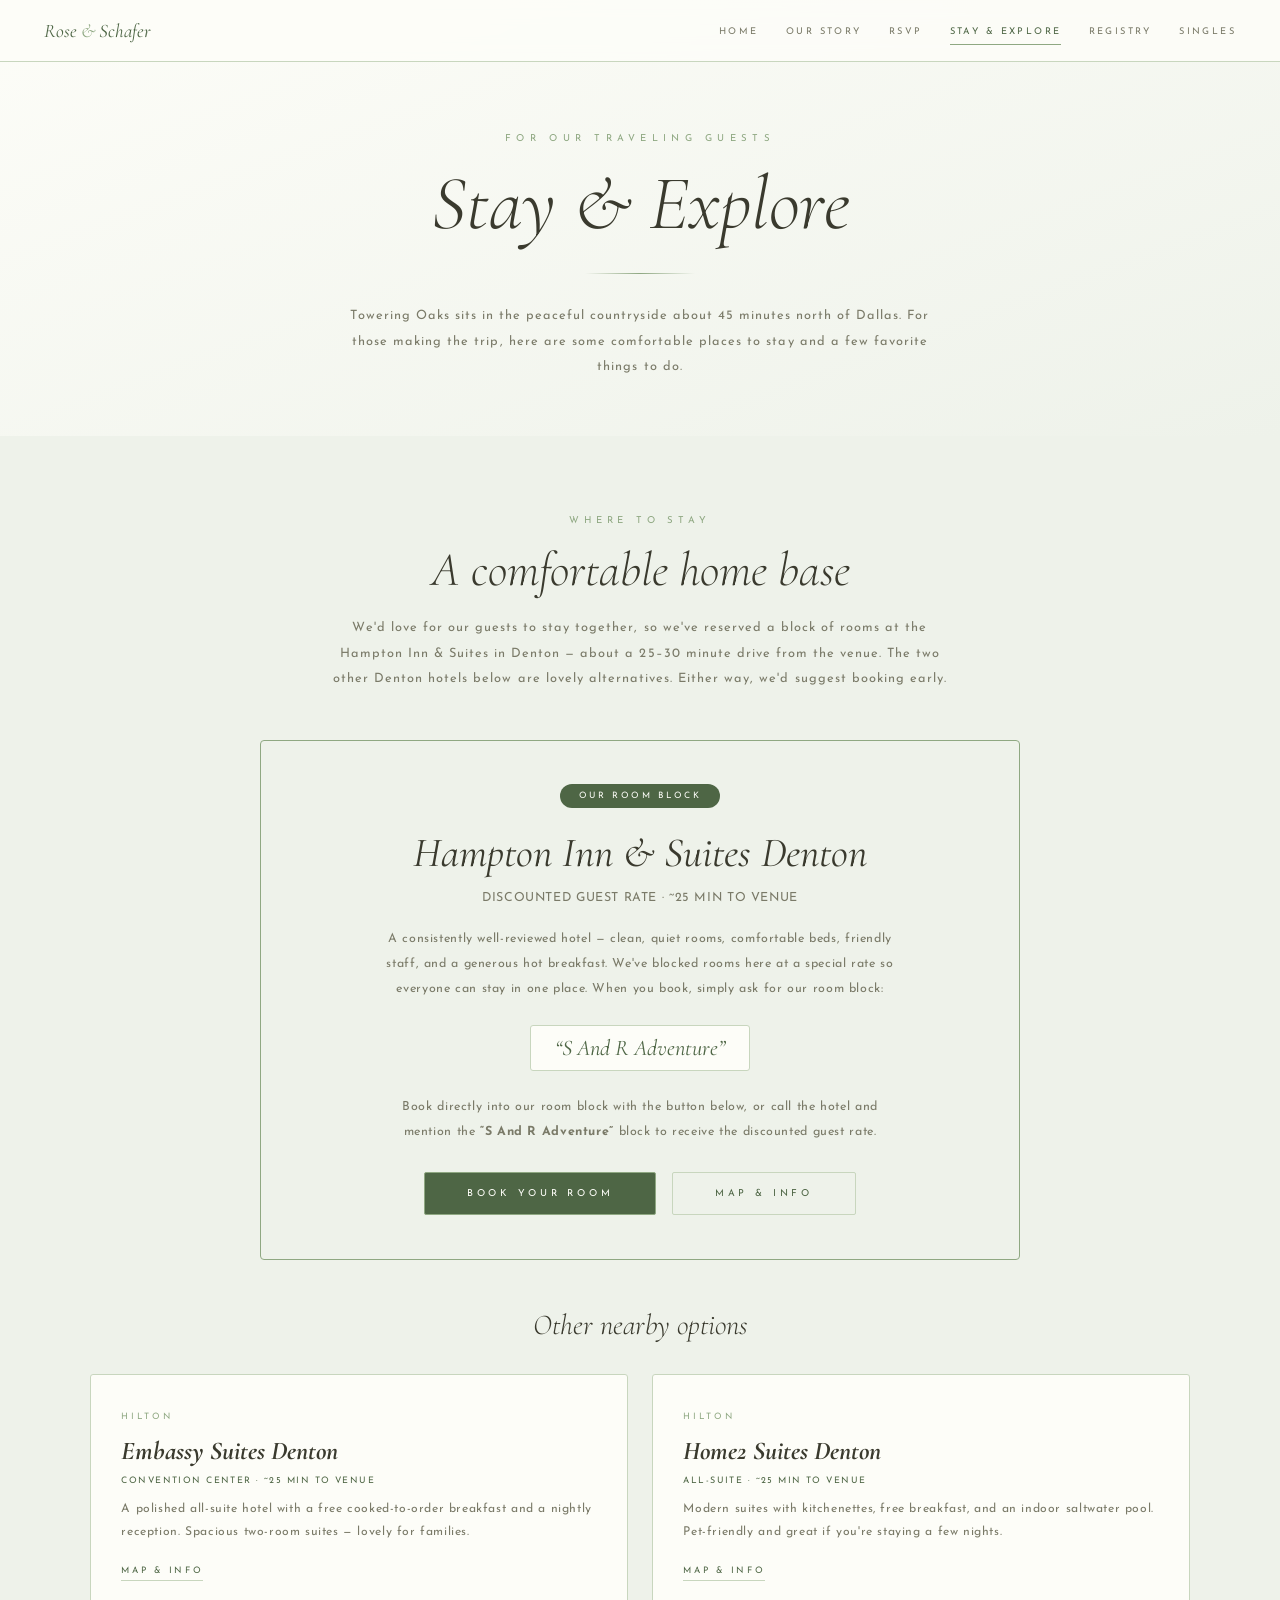
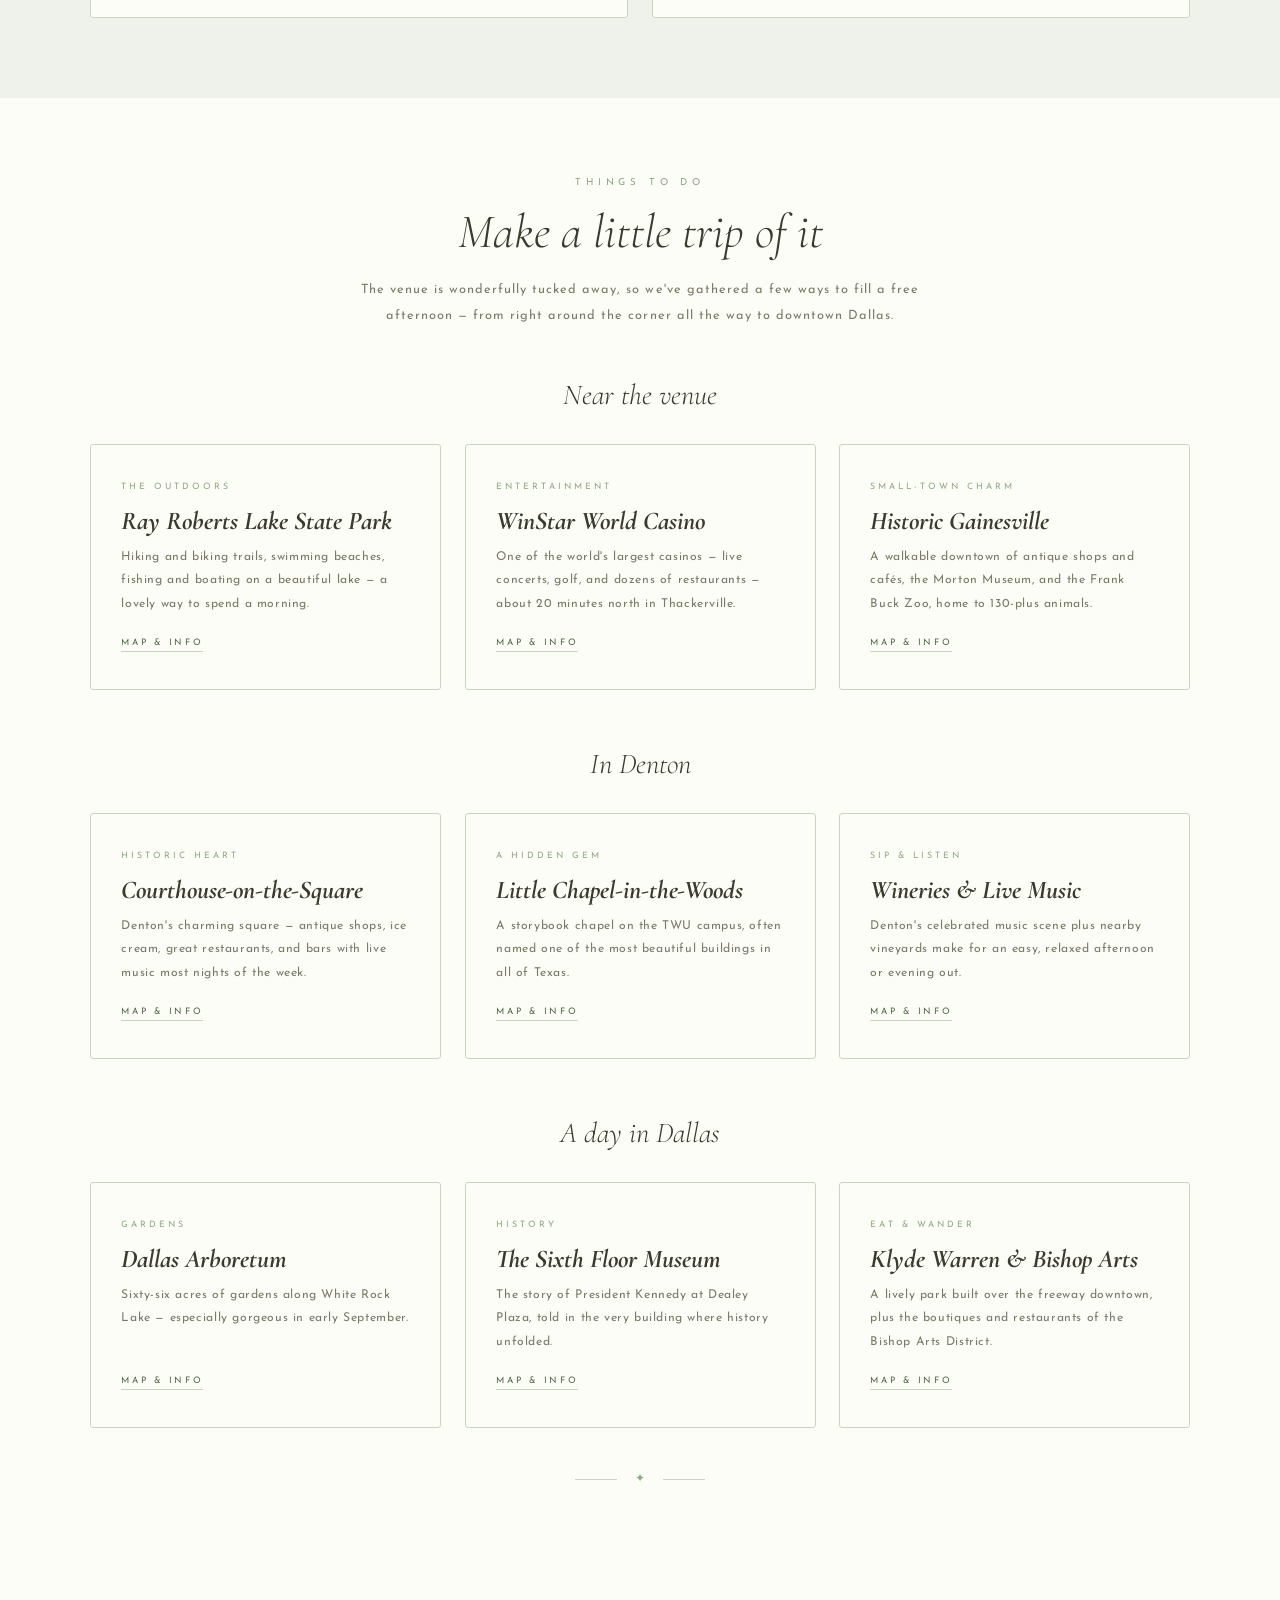
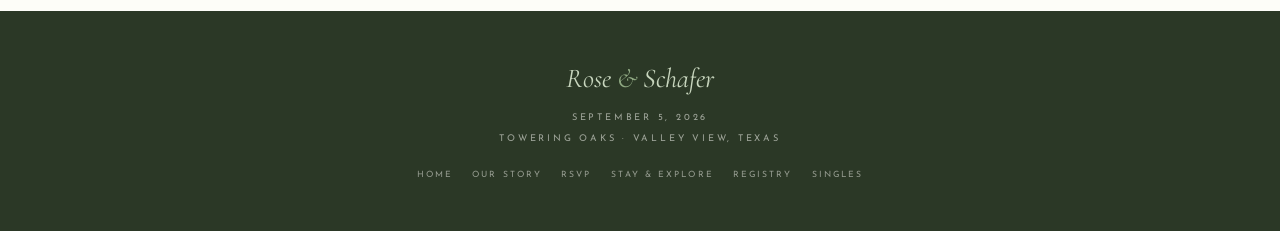
==== commit d9d95b81: "Add files via upload" ====
--- a/lodging.html
+++ b/lodging.html
@@ -61,13 +61,19 @@
         </p>
         <span class="feature-block-name">&ldquo;S And R Adventure&rdquo;</span>
         <p style="margin-bottom: 1.7rem;">
-          Call the hotel or mention the <strong>&ldquo;S And R
-          Adventure&rdquo;</strong> block when reserving to receive the
-          discounted guest rate.
+          Book directly into our room block with the button below, or
+          call the hotel and mention the <strong>&ldquo;S And R
+          Adventure&rdquo;</strong> block to receive the discounted
+          guest rate.
         </p>
-        <a class="btn btn--primary"
-           href="https://www.google.com/maps/search/?api=1&query=Hampton+Inn+and+Suites+Denton"
-           target="_blank" rel="noopener">Map &amp; Info</a>
+        <div class="btn-row" style="margin-top: 0;">
+          <a class="btn btn--primary"
+             href="https://links.h6.hilton.com/f/a/bAtB_smgBhTtYtI0Y4yYEw~~/AAQRxRA~/[base64]~"
+             target="_blank" rel="noopener">Book Your Room</a>
+          <a class="btn btn--ghost"
+             href="https://www.google.com/maps/search/?api=1&query=Hampton+Inn+and+Suites+Denton"
+             target="_blank" rel="noopener">Map &amp; Info</a>
+        </div>
       </div>
 
       <h3 class="sec-title reveal" style="font-size: clamp(1.3rem, 3vw, 1.8rem); margin: 1rem 0 2rem;">
--- a/assets/theme.css
+++ b/assets/theme.css
@@ -548,6 +548,63 @@
 }
 .card-link:hover { color: var(--olive); border-color: var(--olive); }
 
+/* Featured highlight card — e.g. the room-block hotel */
+.feature-card {
+  max-width: 760px;
+  margin: 0 auto 3rem;
+  padding: 2.7rem 2.2rem;
+  background: var(--olive-pale);
+  border: 1.5px solid var(--olive);
+  border-radius: 4px;
+  text-align: center;
+}
+.feature-badge {
+  display: inline-block;
+  font-size: 0.55rem;
+  letter-spacing: 0.3em;
+  text-transform: uppercase;
+  color: var(--white);
+  background: var(--olive-dark);
+  padding: 0.45rem 1.15rem;
+  border-radius: 40px;
+  margin-bottom: 1.3rem;
+}
+.feature-card h3 {
+  font-family: var(--serif);
+  font-style: italic;
+  font-weight: 400;
+  font-size: clamp(1.8rem, 4vw, 2.6rem);
+  color: var(--text);
+  margin-bottom: 0.5rem;
+}
+.feature-meta {
+  font-size: 0.58rem;
+  letter-spacing: 0.18em;
+  text-transform: uppercase;
+  color: var(--olive-dark);
+  margin-bottom: 1.3rem;
+}
+.feature-card p {
+  max-width: 520px;
+  margin: 0 auto 1rem;
+  font-size: 0.78rem;
+  letter-spacing: 0.05em;
+  line-height: 2;
+  color: var(--text-light);
+}
+.feature-block-name {
+  display: inline-block;
+  font-family: var(--serif);
+  font-style: italic;
+  font-size: 1.4rem;
+  color: var(--olive-dark);
+  background: var(--white);
+  border: 1px solid var(--olive-light);
+  border-radius: 3px;
+  padding: 0.55rem 1.5rem;
+  margin: 0.4rem 0 1.5rem;
+}
+
 /* ============================================================
    COUNTDOWN   (Home — populated by site.js if #countdown exists)
    ============================================================ */
